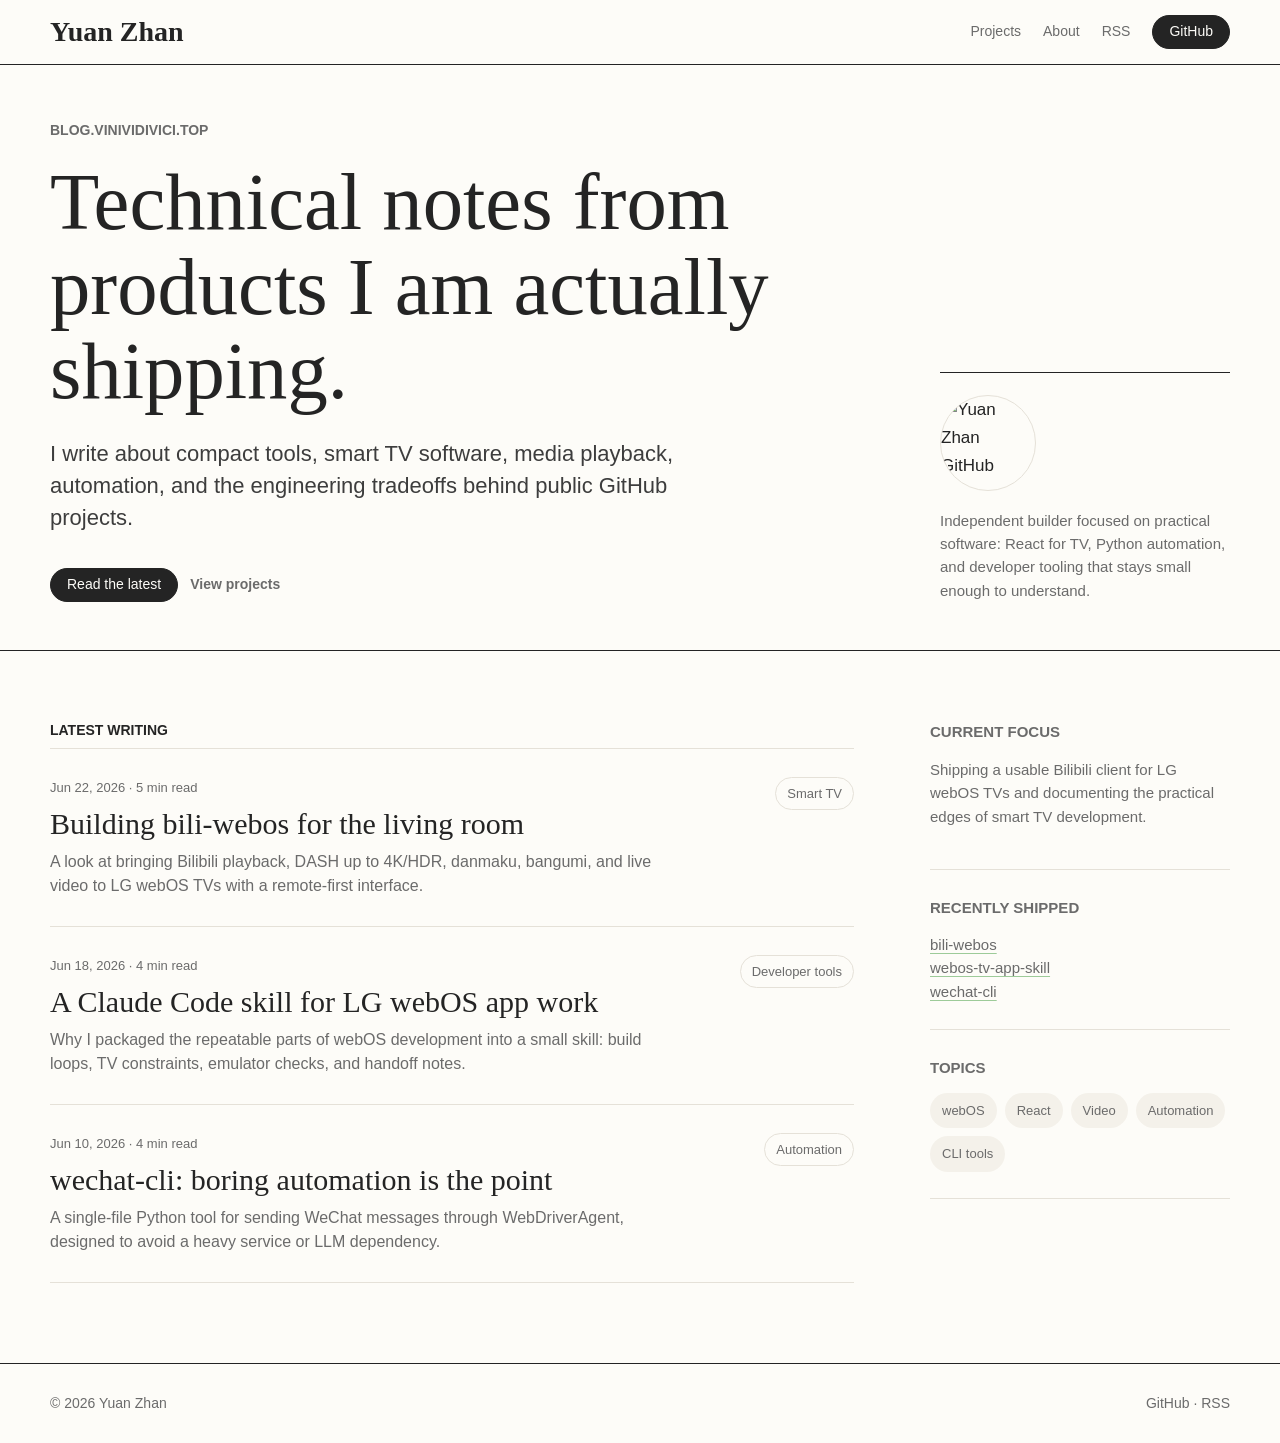
==== site/index.html @ dc2fbd66 "Initial static technical blog" ====
<!doctype html>
<html lang="en">
  <head>
    <meta charset="utf-8">
    <meta name="viewport" content="width=device-width, initial-scale=1">
    <title>Yuan Zhan - Technical Notes and Products</title>
    <meta name="description" content="A personal technical blog about building small, useful products across smart TV apps, automation tools, and developer workflows.">
    <link rel="stylesheet" href="assets/styles.css">
    <link rel="alternate" type="application/rss+xml" title="Yuan Zhan" href="rss.xml">
  </head>
  <body>
    <header class="site-header">
      <nav class="nav" aria-label="Primary navigation">
        <a class="brand" href="index.html">Yuan Zhan</a>
        <div class="nav-links">
          <a href="projects.html">Projects</a>
          <a href="about.html">About</a>
          <a href="rss.xml">RSS</a>
          <a class="pill-link" href="https://github.com/asdf17128">GitHub</a>
        </div>
      </nav>
    </header>

    <section class="hero">
      <div class="hero-inner">
        <div>
          <p class="eyebrow">blog.vinividivici.top</p>
          <h1>Technical notes from products I am actually shipping.</h1>
          <p class="lead">I write about compact tools, smart TV software, media playback, automation, and the engineering tradeoffs behind public GitHub projects.</p>
          <div class="hero-actions">
            <a class="pill-link" href="posts/building-bili-webos.html">Read the latest</a>
            <a class="secondary-link" href="projects.html">View projects</a>
          </div>
        </div>
        <aside class="profile-rail" aria-label="Author">
          <img class="avatar" src="https://avatars.githubusercontent.com/u/7056394?v=4" alt="Yuan Zhan GitHub avatar" width="96" height="96">
          <p>Independent builder focused on practical software: React for TV, Python automation, and developer tooling that stays small enough to understand.</p>
        </aside>
      </div>
    </section>

    <main class="main">
      <div class="content-grid">
        <section aria-labelledby="latest-writing">
          <p class="section-title" id="latest-writing">Latest writing</p>
          <div class="article-list">
            <a class="story-row" href="posts/building-bili-webos.html">
              <span>
                <span class="story-meta">Jun 22, 2026 · 5 min read</span>
                <h3>Building bili-webos for the living room</h3>
                <p>A look at bringing Bilibili playback, DASH up to 4K/HDR, danmaku, bangumi, and live video to LG webOS TVs with a remote-first interface.</p>
              </span>
              <span class="story-tag">Smart TV</span>
            </a>
            <a class="story-row" href="posts/webos-tv-app-skill.html">
              <span>
                <span class="story-meta">Jun 18, 2026 · 4 min read</span>
                <h3>A Claude Code skill for LG webOS app work</h3>
                <p>Why I packaged the repeatable parts of webOS development into a small skill: build loops, TV constraints, emulator checks, and handoff notes.</p>
              </span>
              <span class="story-tag">Developer tools</span>
            </a>
            <a class="story-row" href="posts/wechat-cli-automation.html">
              <span>
                <span class="story-meta">Jun 10, 2026 · 4 min read</span>
                <h3>wechat-cli: boring automation is the point</h3>
                <p>A single-file Python tool for sending WeChat messages through WebDriverAgent, designed to avoid a heavy service or LLM dependency.</p>
              </span>
              <span class="story-tag">Automation</span>
            </a>
          </div>
        </section>

        <aside class="aside">
          <section class="aside-section">
            <p class="section-title">Current focus</p>
            <p>Shipping a usable Bilibili client for LG webOS TVs and documenting the practical edges of smart TV development.</p>
          </section>
          <section class="aside-section">
            <p class="section-title">Recently shipped</p>
            <ul>
              <li><a href="https://github.com/asdf17128/bili-webos">bili-webos</a></li>
              <li><a href="https://github.com/asdf17128/webos-tv-app-skill">webos-tv-app-skill</a></li>
              <li><a href="https://github.com/asdf17128/wechat-cli">wechat-cli</a></li>
            </ul>
          </section>
          <section class="aside-section">
            <p class="section-title">Topics</p>
            <div class="topic-cloud" aria-label="Topics">
              <span>webOS</span>
              <span>React</span>
              <span>Video</span>
              <span>Automation</span>
              <span>CLI tools</span>
            </div>
          </section>
        </aside>
      </div>
    </main>

    <footer class="site-footer">
      <div class="footer-inner">
        <span>© 2026 Yuan Zhan</span>
        <span><a href="https://github.com/asdf17128">GitHub</a> · <a href="rss.xml">RSS</a></span>
      </div>
    </footer>
  </body>
</html>
---- site/assets/styles.css ----
:root {
  color-scheme: light;
  --paper: #fdfcf8;
  --ink: #242424;
  --muted: #6b6b6b;
  --rule: #e5e1d8;
  --soft: #f4f1ea;
  --accent: #1a8917;
  --accent-dark: #0f6410;
  --sans: Inter, ui-sans-serif, -apple-system, BlinkMacSystemFont, "Segoe UI", sans-serif;
  --serif: Georgia, Cambria, "Times New Roman", Times, serif;
}

* {
  box-sizing: border-box;
}

html {
  scroll-behavior: smooth;
}

body {
  margin: 0;
  background: var(--paper);
  color: var(--ink);
  font-family: var(--sans);
  font-size: 17px;
  line-height: 1.65;
  text-rendering: optimizeLegibility;
}

img {
  display: block;
  max-width: 100%;
}

a {
  color: inherit;
  text-decoration-color: rgba(26, 137, 23, 0.42);
  text-decoration-thickness: 1px;
  text-underline-offset: 0.18em;
}

a:hover {
  color: var(--accent-dark);
  text-decoration-color: currentColor;
}

.site-header {
  position: sticky;
  top: 0;
  z-index: 10;
  background: rgba(253, 252, 248, 0.94);
  border-bottom: 1px solid var(--ink);
  backdrop-filter: blur(12px);
}

.nav {
  width: min(1180px, calc(100% - 40px));
  min-height: 64px;
  margin: 0 auto;
  display: flex;
  align-items: center;
  justify-content: space-between;
  gap: 24px;
}

.brand {
  font-family: var(--serif);
  font-size: 28px;
  font-weight: 700;
  line-height: 1;
  text-decoration: none;
}

.nav-links {
  display: flex;
  align-items: center;
  gap: 22px;
  color: var(--muted);
  font-size: 14px;
}

.nav-links a {
  text-decoration: none;
  white-space: nowrap;
}

.nav-links a[aria-current="page"] {
  color: var(--ink);
  font-weight: 600;
}

.pill-link {
  display: inline-flex;
  align-items: center;
  min-height: 34px;
  padding: 0 16px;
  border: 1px solid var(--ink);
  border-radius: 999px;
  background: var(--ink);
  color: var(--paper) !important;
  font-size: 14px;
  text-decoration: none;
}

.pill-link:hover {
  background: var(--accent-dark);
  border-color: var(--accent-dark);
}

.hero {
  border-bottom: 1px solid var(--ink);
}

.hero-inner {
  width: min(1180px, calc(100% - 40px));
  margin: 0 auto;
  display: grid;
  grid-template-columns: minmax(0, 1fr) 290px;
  gap: 56px;
  padding: 54px 0 48px;
}

.eyebrow {
  margin: 0 0 18px;
  color: var(--muted);
  font-size: 14px;
  font-weight: 600;
  letter-spacing: 0;
  text-transform: uppercase;
}

h1,
h2,
h3 {
  margin: 0;
  color: var(--ink);
  line-height: 1.05;
}

h1 {
  max-width: 780px;
  font-family: var(--serif);
  font-size: clamp(50px, 6.3vw, 84px);
  font-weight: 500;
  letter-spacing: 0;
}

h2 {
  font-family: var(--serif);
  font-size: clamp(34px, 4vw, 56px);
  font-weight: 500;
}

h3 {
  font-family: var(--serif);
  font-size: 30px;
  font-weight: 500;
}

.lead {
  max-width: 660px;
  margin: 24px 0 0;
  color: #3d3d3d;
  font-size: 22px;
  line-height: 1.45;
}

.hero-actions {
  display: flex;
  flex-wrap: wrap;
  gap: 12px;
  margin-top: 34px;
}

.secondary-link {
  display: inline-flex;
  align-items: center;
  min-height: 34px;
  color: var(--muted);
  font-size: 14px;
  font-weight: 600;
  text-decoration: none;
}

.profile-rail {
  align-self: end;
  border-top: 1px solid var(--ink);
  padding-top: 22px;
}

.avatar {
  width: 96px;
  height: 96px;
  border-radius: 50%;
  margin-bottom: 18px;
  border: 1px solid var(--rule);
}

.profile-rail p {
  margin: 0;
  color: var(--muted);
  font-size: 15px;
  line-height: 1.55;
}

.main {
  width: min(1180px, calc(100% - 40px));
  margin: 0 auto;
}

.content-grid {
  display: grid;
  grid-template-columns: minmax(0, 1fr) 300px;
  gap: 76px;
  padding: 54px 0 80px;
}

.section-title {
  margin-bottom: 6px;
  font-family: var(--sans);
  font-size: 14px;
  font-weight: 700;
  letter-spacing: 0;
  text-transform: uppercase;
}

.article-list {
  border-top: 1px solid var(--rule);
}

.story-row {
  display: grid;
  grid-template-columns: minmax(0, 1fr) 132px;
  gap: 34px;
  padding: 28px 0;
  border-bottom: 1px solid var(--rule);
  text-decoration: none;
}

.story-row:hover h3 {
  color: var(--accent-dark);
}

.story-meta,
.project-meta {
  display: flex;
  flex-wrap: wrap;
  gap: 8px;
  margin: 0 0 10px;
  color: var(--muted);
  font-size: 13px;
}

.story-row p,
.project-row p {
  margin: 10px 0 0;
  color: var(--muted);
  font-size: 16px;
  line-height: 1.5;
}

.story-tag {
  align-self: start;
  justify-self: end;
  border: 1px solid var(--rule);
  border-radius: 999px;
  padding: 5px 11px;
  color: var(--muted);
  font-size: 13px;
  white-space: nowrap;
}

.aside {
  position: sticky;
  top: 92px;
  align-self: start;
}

.aside-section {
  padding: 0 0 26px;
  margin-bottom: 26px;
  border-bottom: 1px solid var(--rule);
}

.aside-section p,
.aside-section li {
  color: var(--muted);
  font-size: 15px;
  line-height: 1.55;
}

.aside-section ul {
  margin: 14px 0 0;
  padding: 0;
  list-style: none;
}

.topic-cloud {
  display: flex;
  flex-wrap: wrap;
  gap: 8px;
  margin-top: 14px;
}

.topic-cloud span,
.topic-cloud a {
  border-radius: 999px;
  background: var(--soft);
  padding: 7px 12px;
  color: var(--muted);
  font-size: 13px;
  text-decoration: none;
}

.page-heading {
  width: min(820px, calc(100% - 40px));
  margin: 0 auto;
  padding: 74px 0 40px;
}

.page-heading h1 {
  font-size: clamp(46px, 6vw, 86px);
}

.page-heading p {
  margin: 22px 0 0;
  color: var(--muted);
  font-size: 21px;
}

.project-list {
  width: min(920px, calc(100% - 40px));
  margin: 0 auto 84px;
  border-top: 1px solid var(--rule);
}

.project-row {
  display: grid;
  grid-template-columns: minmax(0, 1fr) 150px;
  gap: 36px;
  padding: 32px 0;
  border-bottom: 1px solid var(--rule);
}

.project-row h2 {
  font-size: 38px;
}

.project-link {
  align-self: start;
  justify-self: end;
  color: var(--accent-dark);
  font-size: 14px;
  font-weight: 700;
  text-decoration: none;
}

.article {
  width: min(740px, calc(100% - 40px));
  margin: 0 auto;
  padding: 72px 0 84px;
}

.article-header {
  border-bottom: 1px solid var(--rule);
  padding-bottom: 34px;
  margin-bottom: 34px;
}

.article h1 {
  font-size: clamp(42px, 6vw, 72px);
}

.byline {
  display: flex;
  align-items: center;
  gap: 12px;
  margin-top: 28px;
  color: var(--muted);
  font-size: 14px;
}

.byline img {
  width: 42px;
  height: 42px;
  border-radius: 50%;
}

.article-content p,
.article-content li {
  color: #343434;
  font-family: var(--serif);
  font-size: 21px;
  line-height: 1.72;
}

.article-content p {
  margin: 0 0 24px;
}

.article-content h2 {
  margin: 42px 0 18px;
  font-family: var(--sans);
  font-size: 25px;
  font-weight: 700;
  line-height: 1.25;
}

.article-content ul {
  margin: 0 0 28px;
  padding-left: 26px;
}

.note {
  border-left: 3px solid var(--accent);
  margin: 32px 0;
  padding: 4px 0 4px 20px;
  color: var(--muted);
  font-family: var(--sans) !important;
  font-size: 16px !important;
}

.site-footer {
  border-top: 1px solid var(--ink);
  padding: 28px 0;
}

.footer-inner {
  width: min(1180px, calc(100% - 40px));
  margin: 0 auto;
  display: flex;
  justify-content: space-between;
  gap: 24px;
  color: var(--muted);
  font-size: 14px;
}

.footer-inner a {
  text-decoration: none;
}

@media (max-width: 860px) {
  .nav {
    width: min(100% - 28px, 760px);
    min-height: 58px;
  }

  .brand {
    font-size: 23px;
  }

  .nav-links {
    gap: 14px;
  }

  .nav-links a[href="rss.xml"],
  .nav-links a[href="../rss.xml"] {
    display: none;
  }

  .hero-inner,
  .content-grid {
    width: min(100% - 28px, 760px);
    grid-template-columns: 1fr;
    gap: 34px;
  }

  .hero-inner {
    padding: 40px 0 34px;
    gap: 24px;
  }

  h1 {
    font-size: clamp(42px, 11.5vw, 58px);
  }

  .lead {
    font-size: 18px;
  }

  .hero .profile-rail {
    display: none;
  }

  .aside {
    position: static;
  }

  .story-row,
  .project-row {
    grid-template-columns: 1fr;
    gap: 14px;
  }

  .story-tag,
  .project-link {
    justify-self: start;
  }

  .page-heading,
  .project-list,
  .article,
  .footer-inner {
    width: min(100% - 28px, 760px);
  }

  .article-content p,
  .article-content li {
    font-size: 19px;
  }

  .footer-inner {
    flex-direction: column;
  }
}

@media (max-width: 460px) {
  .pill-link {
    padding: 0 12px;
  }

  .hero-actions {
    flex-direction: column;
    align-items: flex-start;
  }
}
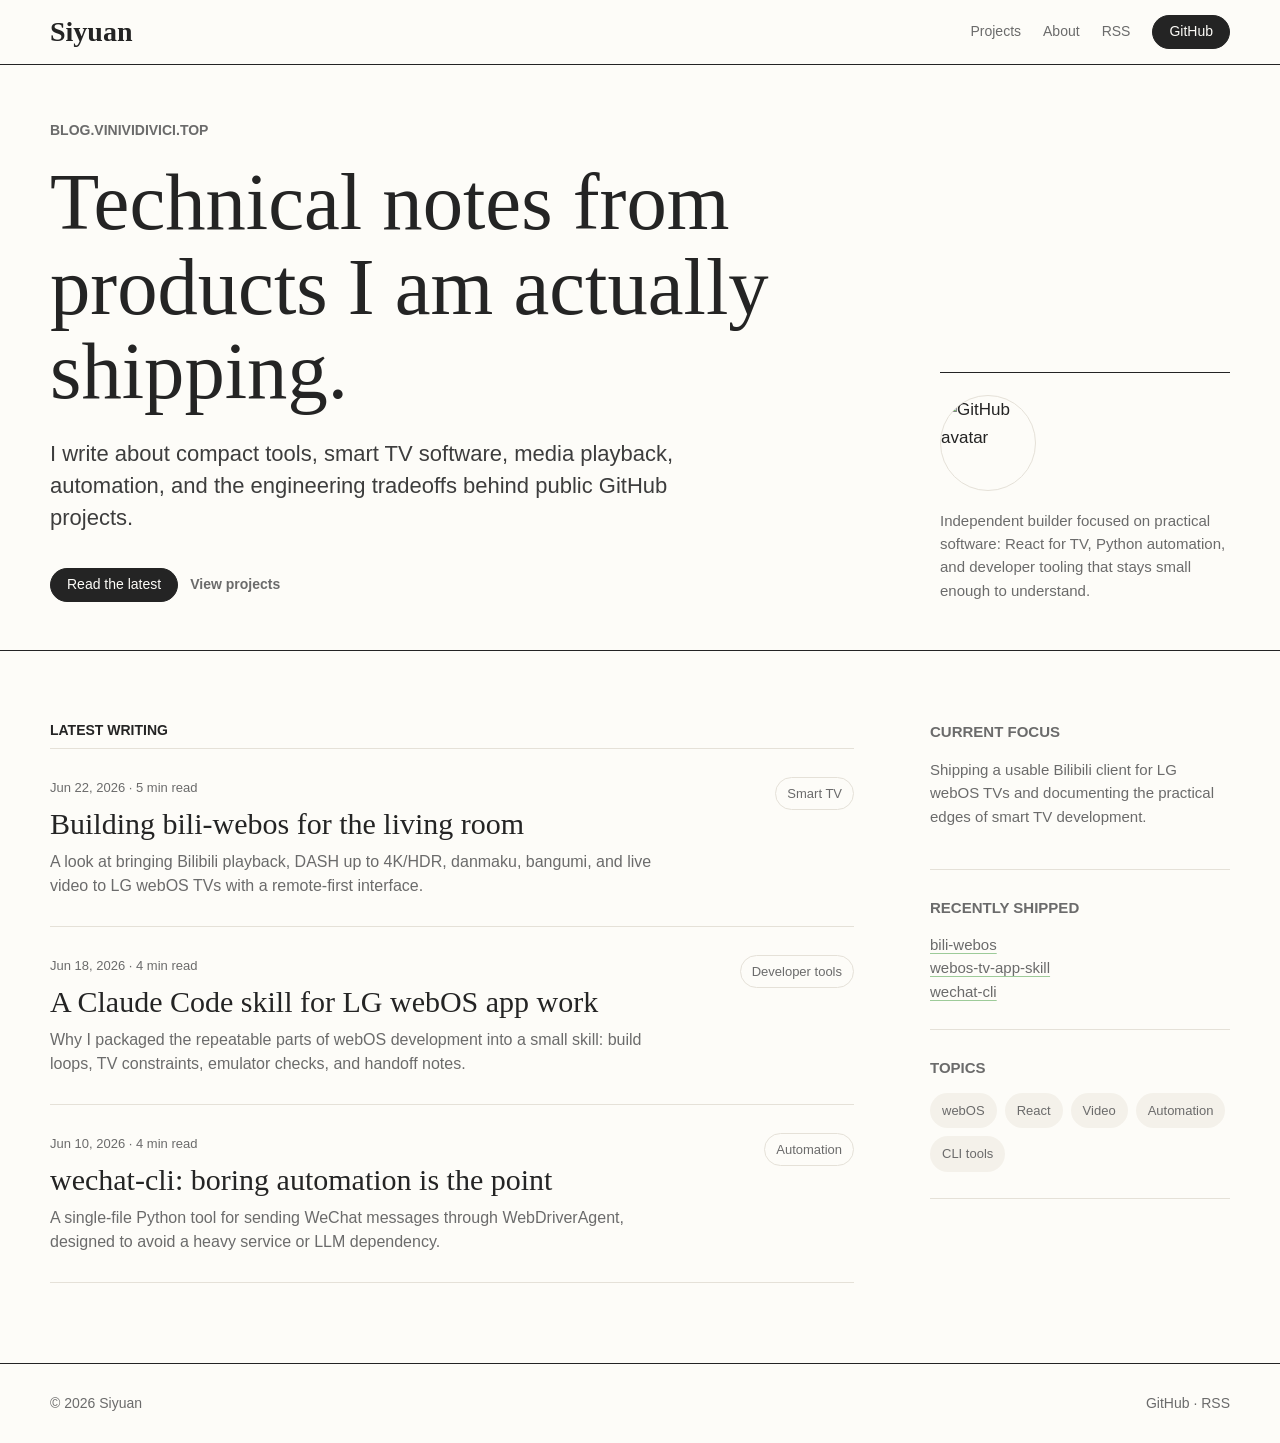
==== commit 6886381b: "Correct blog identity to Siyuan" ====
--- a/site/index.html
+++ b/site/index.html
@@ -3,15 +3,15 @@
   <head>
     <meta charset="utf-8">
     <meta name="viewport" content="width=device-width, initial-scale=1">
-    <title>Yuan Zhan - Technical Notes and Products</title>
+    <title>Siyuan - Technical Notes and Products</title>
     <meta name="description" content="A personal technical blog about building small, useful products across smart TV apps, automation tools, and developer workflows.">
     <link rel="stylesheet" href="assets/styles.css">
-    <link rel="alternate" type="application/rss+xml" title="Yuan Zhan" href="rss.xml">
+    <link rel="alternate" type="application/rss+xml" title="Siyuan" href="rss.xml">
   </head>
   <body>
     <header class="site-header">
       <nav class="nav" aria-label="Primary navigation">
-        <a class="brand" href="index.html">Yuan Zhan</a>
+        <a class="brand" href="index.html">Siyuan</a>
         <div class="nav-links">
           <a href="projects.html">Projects</a>
           <a href="about.html">About</a>
@@ -33,7 +33,7 @@
           </div>
         </div>
         <aside class="profile-rail" aria-label="Author">
-          <img class="avatar" src="https://avatars.githubusercontent.com/u/7056394?v=4" alt="Yuan Zhan GitHub avatar" width="96" height="96">
+          <img class="avatar" src="https://avatars.githubusercontent.com/u/7056394?v=4" alt="GitHub avatar" width="96" height="96">
           <p>Independent builder focused on practical software: React for TV, Python automation, and developer tooling that stays small enough to understand.</p>
         </aside>
       </div>
@@ -100,7 +100,7 @@
 
     <footer class="site-footer">
       <div class="footer-inner">
-        <span>© 2026 Yuan Zhan</span>
+        <span>© 2026 Siyuan</span>
         <span><a href="https://github.com/asdf17128">GitHub</a> · <a href="rss.xml">RSS</a></span>
       </div>
     </footer>
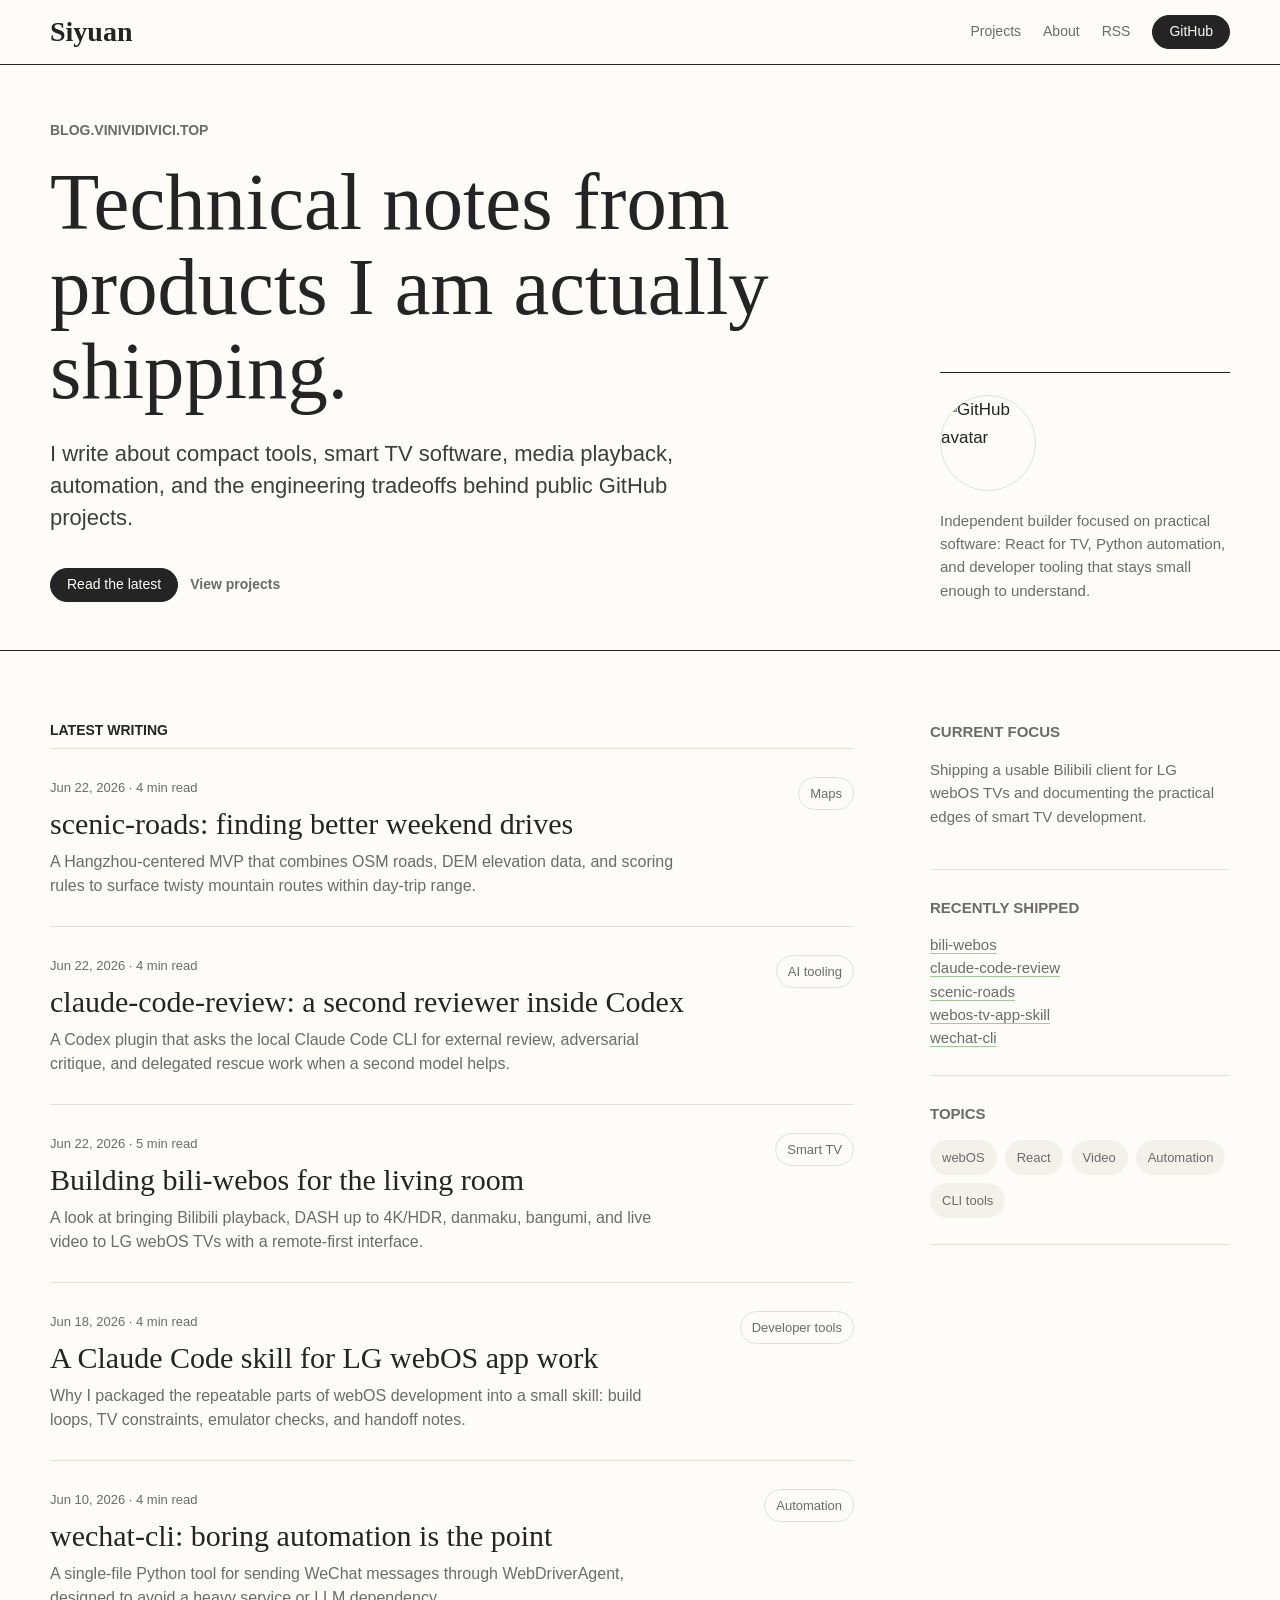
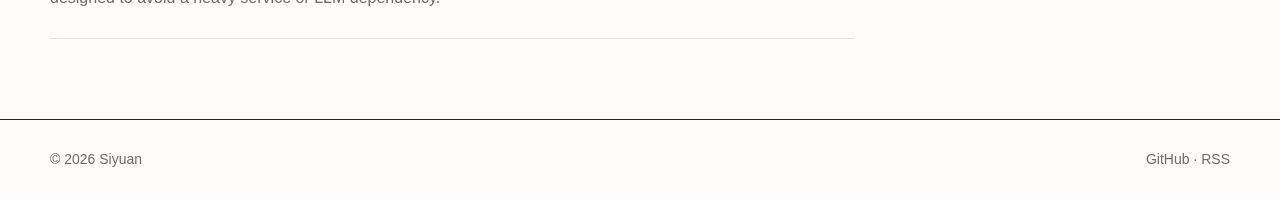
==== commit 13c3c0e2: "Add claude review and scenic roads posts" ====
--- a/site/index.html
+++ b/site/index.html
@@ -44,6 +44,22 @@
         <section aria-labelledby="latest-writing">
           <p class="section-title" id="latest-writing">Latest writing</p>
           <div class="article-list">
+            <a class="story-row" href="posts/scenic-roads.html">
+              <span>
+                <span class="story-meta">Jun 22, 2026 · 4 min read</span>
+                <h3>scenic-roads: finding better weekend drives</h3>
+                <p>A Hangzhou-centered MVP that combines OSM roads, DEM elevation data, and scoring rules to surface twisty mountain routes within day-trip range.</p>
+              </span>
+              <span class="story-tag">Maps</span>
+            </a>
+            <a class="story-row" href="posts/claude-code-review.html">
+              <span>
+                <span class="story-meta">Jun 22, 2026 · 4 min read</span>
+                <h3>claude-code-review: a second reviewer inside Codex</h3>
+                <p>A Codex plugin that asks the local Claude Code CLI for external review, adversarial critique, and delegated rescue work when a second model helps.</p>
+              </span>
+              <span class="story-tag">AI tooling</span>
+            </a>
             <a class="story-row" href="posts/building-bili-webos.html">
               <span>
                 <span class="story-meta">Jun 22, 2026 · 5 min read</span>
@@ -80,6 +96,8 @@
             <p class="section-title">Recently shipped</p>
             <ul>
               <li><a href="https://github.com/asdf17128/bili-webos">bili-webos</a></li>
+              <li><a href="https://github.com/asdf17128/claude-code-review">claude-code-review</a></li>
+              <li><a href="https://github.com/asdf17128/scenic-roads">scenic-roads</a></li>
               <li><a href="https://github.com/asdf17128/webos-tv-app-skill">webos-tv-app-skill</a></li>
               <li><a href="https://github.com/asdf17128/wechat-cli">wechat-cli</a></li>
             </ul>
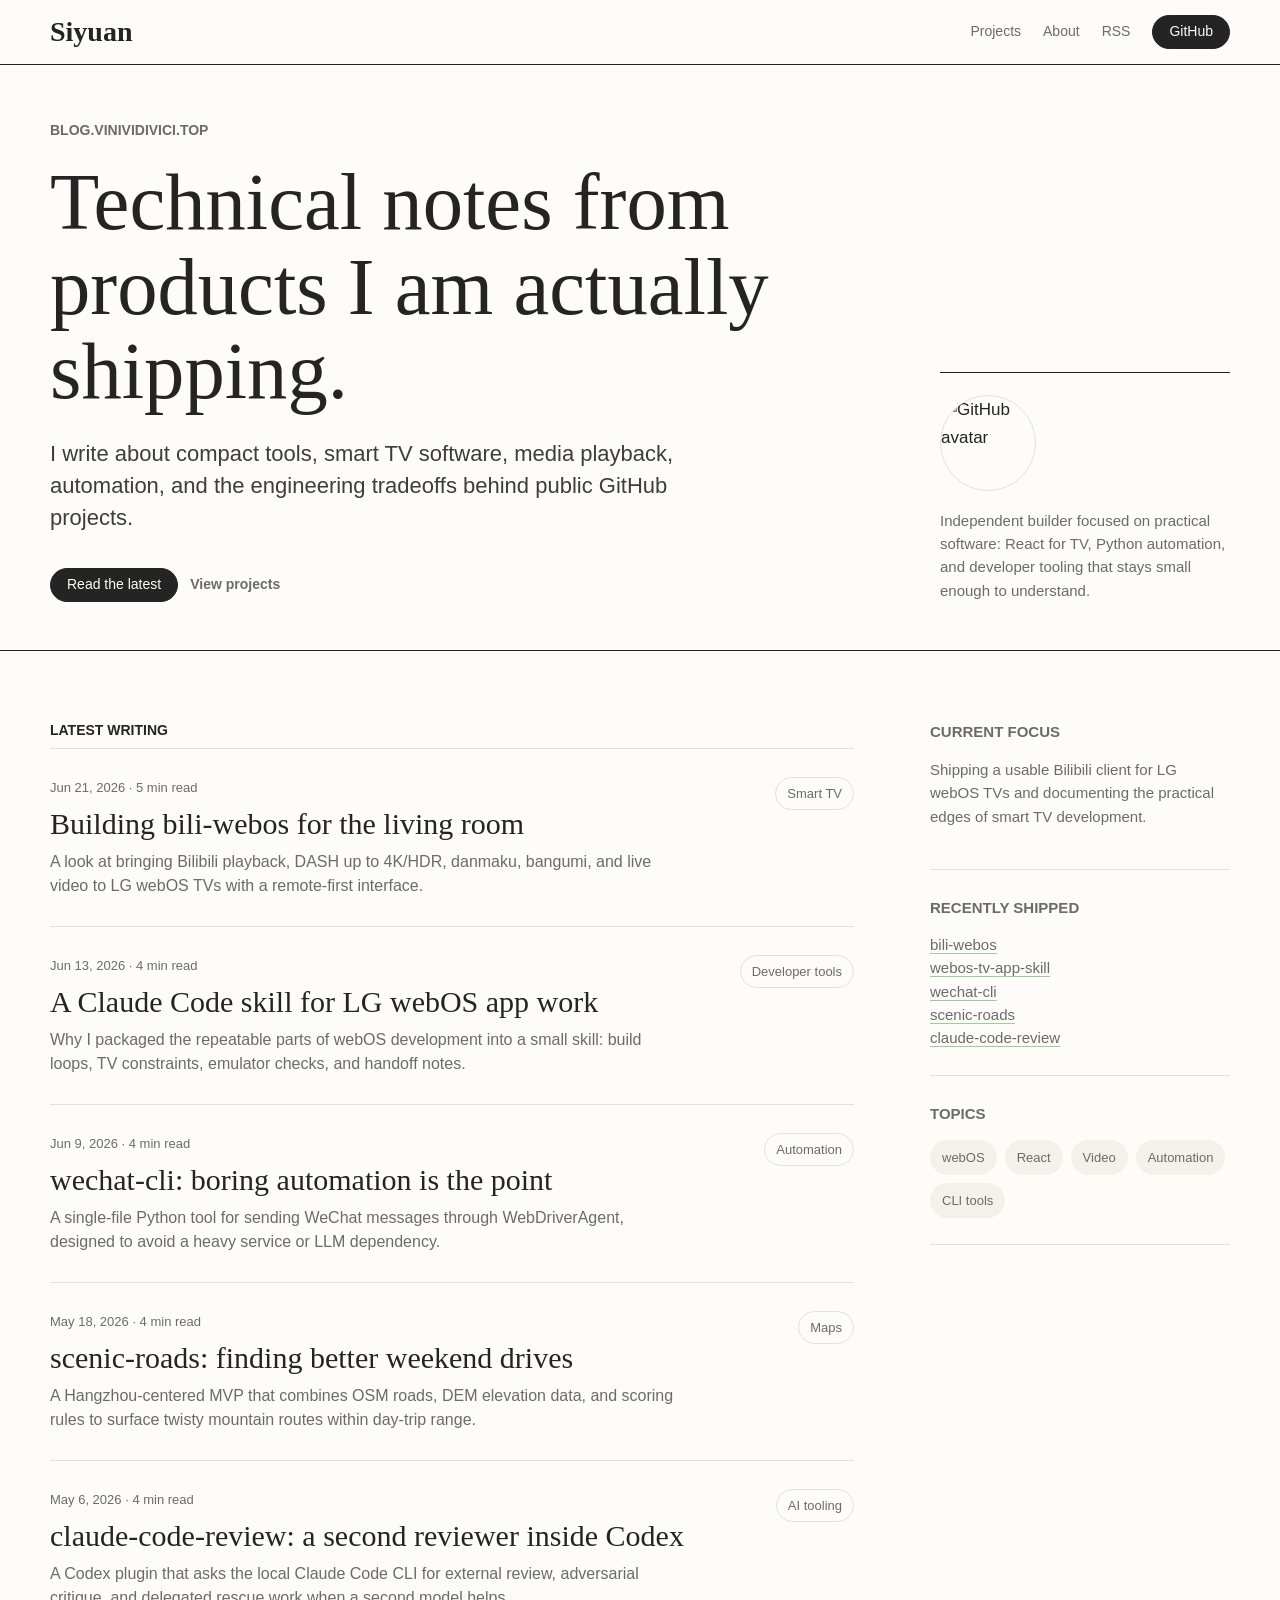
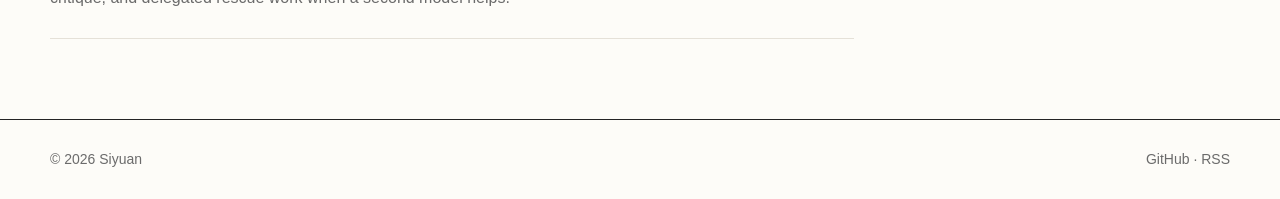
==== commit 5d28fc4b: "Spread blog timeline by project commit dates" ====
--- a/site/index.html
+++ b/site/index.html
@@ -44,9 +44,33 @@
         <section aria-labelledby="latest-writing">
           <p class="section-title" id="latest-writing">Latest writing</p>
           <div class="article-list">
+            <a class="story-row" href="posts/building-bili-webos.html">
+              <span>
+                <span class="story-meta">Jun 21, 2026 · 5 min read</span>
+                <h3>Building bili-webos for the living room</h3>
+                <p>A look at bringing Bilibili playback, DASH up to 4K/HDR, danmaku, bangumi, and live video to LG webOS TVs with a remote-first interface.</p>
+              </span>
+              <span class="story-tag">Smart TV</span>
+            </a>
+            <a class="story-row" href="posts/webos-tv-app-skill.html">
+              <span>
+                <span class="story-meta">Jun 13, 2026 · 4 min read</span>
+                <h3>A Claude Code skill for LG webOS app work</h3>
+                <p>Why I packaged the repeatable parts of webOS development into a small skill: build loops, TV constraints, emulator checks, and handoff notes.</p>
+              </span>
+              <span class="story-tag">Developer tools</span>
+            </a>
+            <a class="story-row" href="posts/wechat-cli-automation.html">
+              <span>
+                <span class="story-meta">Jun 9, 2026 · 4 min read</span>
+                <h3>wechat-cli: boring automation is the point</h3>
+                <p>A single-file Python tool for sending WeChat messages through WebDriverAgent, designed to avoid a heavy service or LLM dependency.</p>
+              </span>
+              <span class="story-tag">Automation</span>
+            </a>
             <a class="story-row" href="posts/scenic-roads.html">
               <span>
-                <span class="story-meta">Jun 22, 2026 · 4 min read</span>
+                <span class="story-meta">May 18, 2026 · 4 min read</span>
                 <h3>scenic-roads: finding better weekend drives</h3>
                 <p>A Hangzhou-centered MVP that combines OSM roads, DEM elevation data, and scoring rules to surface twisty mountain routes within day-trip range.</p>
               </span>
@@ -54,35 +78,11 @@
             </a>
             <a class="story-row" href="posts/claude-code-review.html">
               <span>
-                <span class="story-meta">Jun 22, 2026 · 4 min read</span>
+                <span class="story-meta">May 6, 2026 · 4 min read</span>
                 <h3>claude-code-review: a second reviewer inside Codex</h3>
                 <p>A Codex plugin that asks the local Claude Code CLI for external review, adversarial critique, and delegated rescue work when a second model helps.</p>
               </span>
               <span class="story-tag">AI tooling</span>
-            </a>
-            <a class="story-row" href="posts/building-bili-webos.html">
-              <span>
-                <span class="story-meta">Jun 22, 2026 · 5 min read</span>
-                <h3>Building bili-webos for the living room</h3>
-                <p>A look at bringing Bilibili playback, DASH up to 4K/HDR, danmaku, bangumi, and live video to LG webOS TVs with a remote-first interface.</p>
-              </span>
-              <span class="story-tag">Smart TV</span>
-            </a>
-            <a class="story-row" href="posts/webos-tv-app-skill.html">
-              <span>
-                <span class="story-meta">Jun 18, 2026 · 4 min read</span>
-                <h3>A Claude Code skill for LG webOS app work</h3>
-                <p>Why I packaged the repeatable parts of webOS development into a small skill: build loops, TV constraints, emulator checks, and handoff notes.</p>
-              </span>
-              <span class="story-tag">Developer tools</span>
-            </a>
-            <a class="story-row" href="posts/wechat-cli-automation.html">
-              <span>
-                <span class="story-meta">Jun 10, 2026 · 4 min read</span>
-                <h3>wechat-cli: boring automation is the point</h3>
-                <p>A single-file Python tool for sending WeChat messages through WebDriverAgent, designed to avoid a heavy service or LLM dependency.</p>
-              </span>
-              <span class="story-tag">Automation</span>
             </a>
           </div>
         </section>
@@ -96,10 +96,10 @@
             <p class="section-title">Recently shipped</p>
             <ul>
               <li><a href="https://github.com/asdf17128/bili-webos">bili-webos</a></li>
-              <li><a href="https://github.com/asdf17128/claude-code-review">claude-code-review</a></li>
-              <li><a href="https://github.com/asdf17128/scenic-roads">scenic-roads</a></li>
               <li><a href="https://github.com/asdf17128/webos-tv-app-skill">webos-tv-app-skill</a></li>
               <li><a href="https://github.com/asdf17128/wechat-cli">wechat-cli</a></li>
+              <li><a href="https://github.com/asdf17128/scenic-roads">scenic-roads</a></li>
+              <li><a href="https://github.com/asdf17128/claude-code-review">claude-code-review</a></li>
             </ul>
           </section>
           <section class="aside-section">
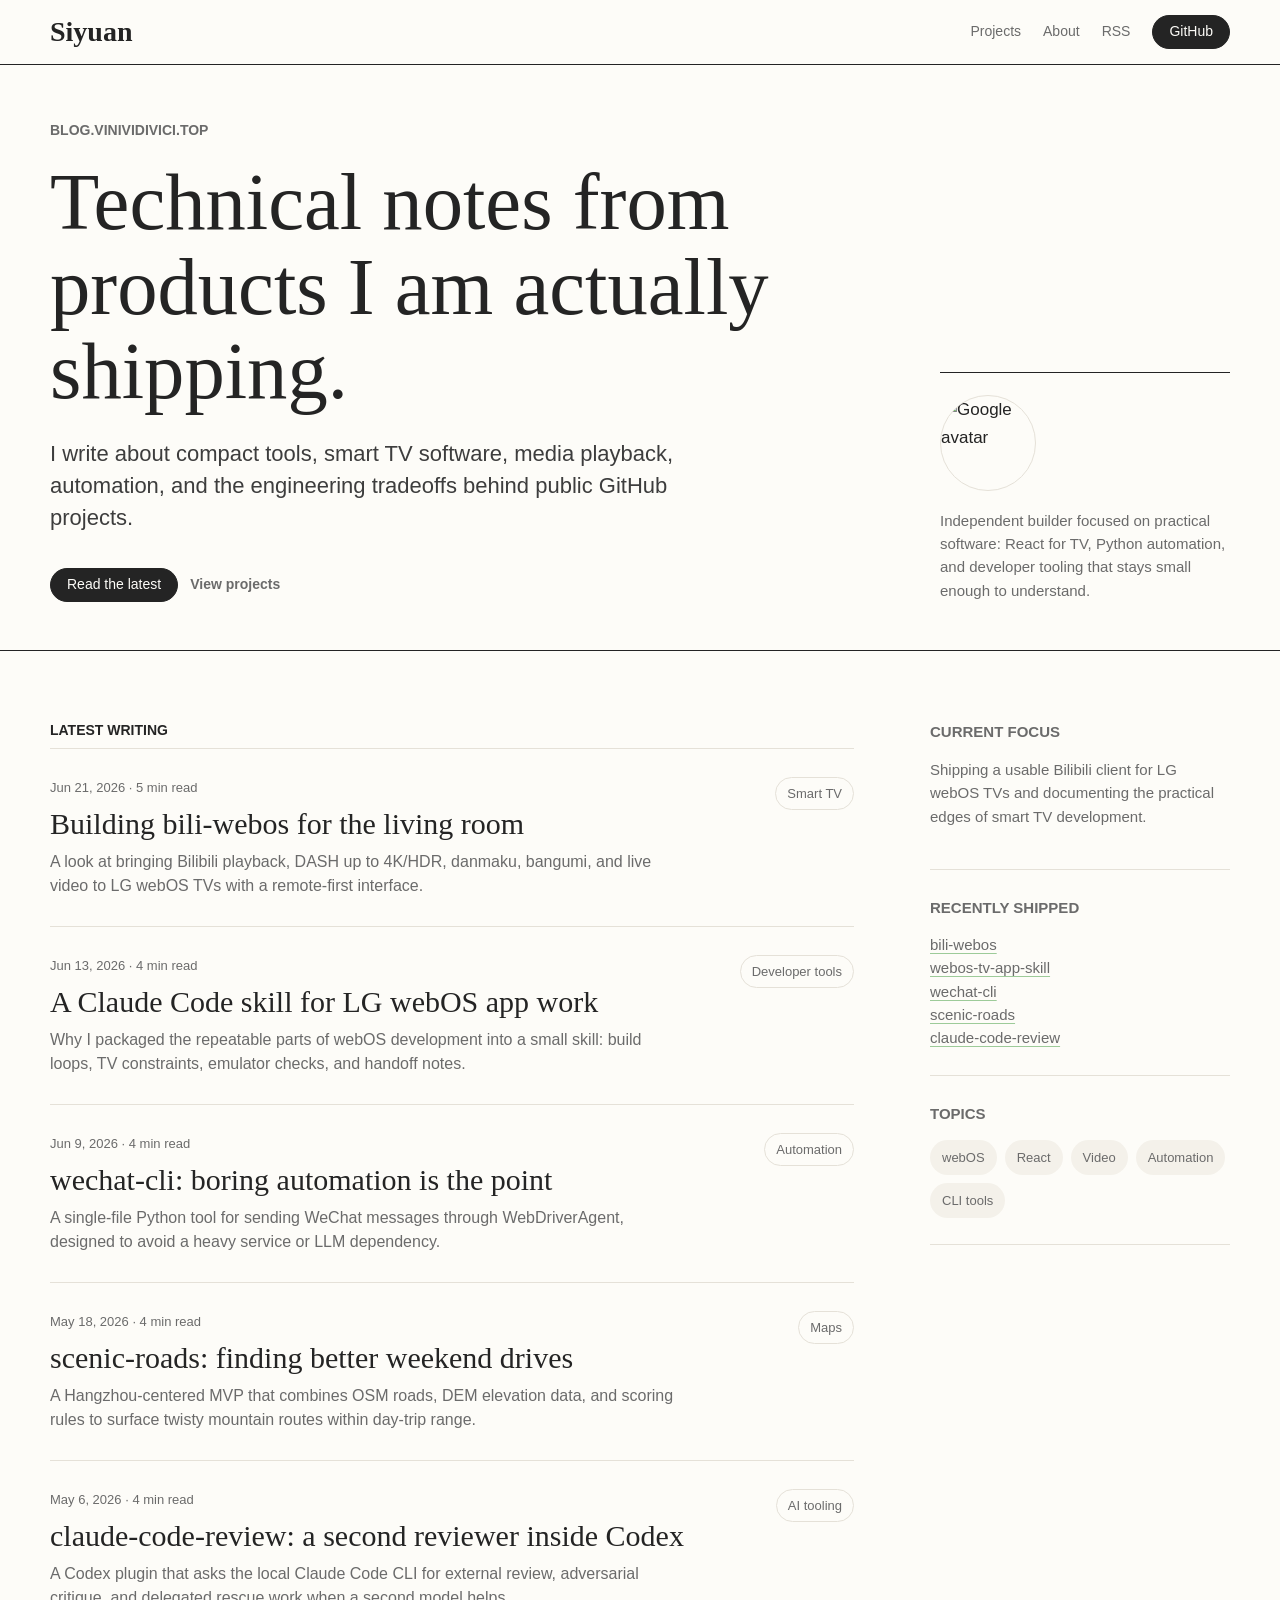
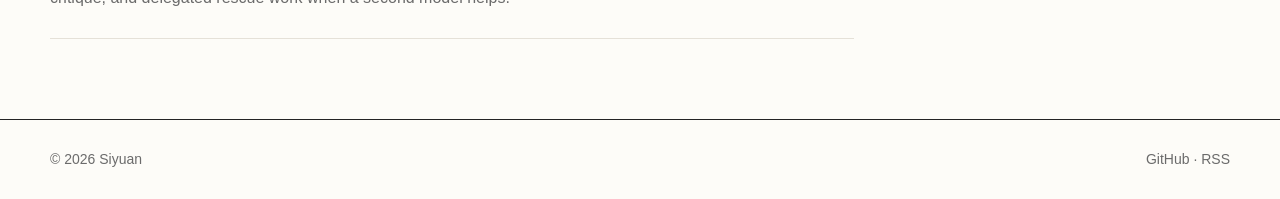
==== commit 04b88887: "Use Google profile avatar" ====
--- a/site/index.html
+++ b/site/index.html
@@ -33,7 +33,7 @@
           </div>
         </div>
         <aside class="profile-rail" aria-label="Author">
-          <img class="avatar" src="https://avatars.githubusercontent.com/u/7056394?v=4" alt="GitHub avatar" width="96" height="96">
+          <img class="avatar" src="https://lh3.googleusercontent.com/a/ACg8ocIx_oHzmocFPwcHRI2j873ZTjMzYc1Z7jvggXq8jN-56OmH4BxE=s96-c" alt="Google avatar" width="96" height="96">
           <p>Independent builder focused on practical software: React for TV, Python automation, and developer tooling that stays small enough to understand.</p>
         </aside>
       </div>
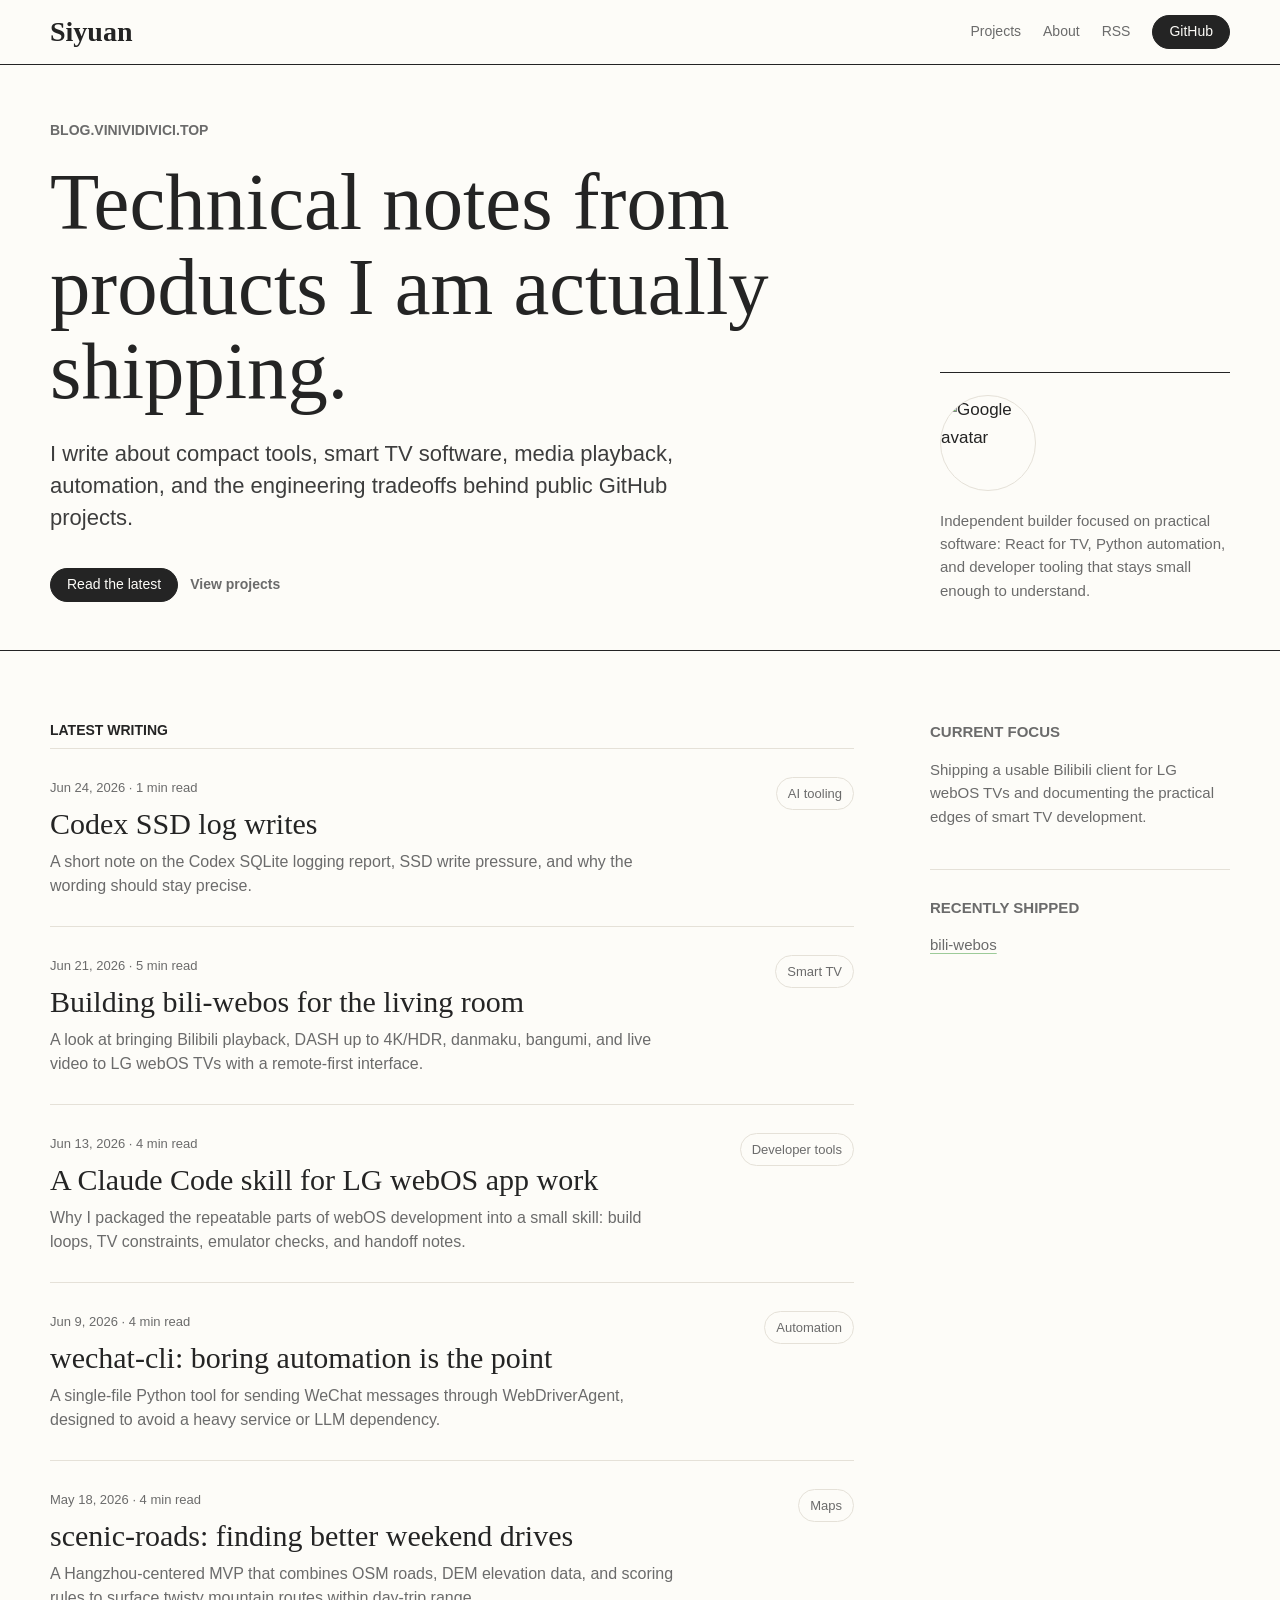
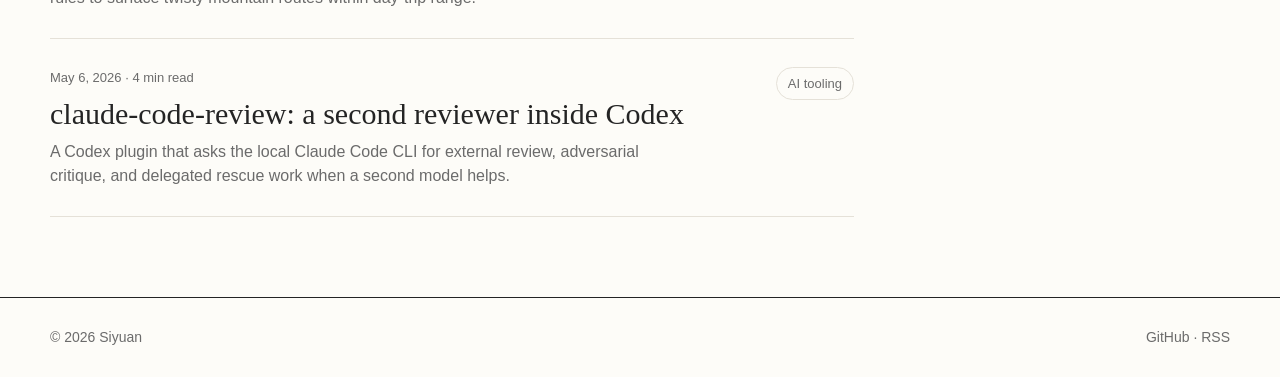
==== commit ef0f0b78: "Publish short Codex SSD note" ====
--- a/site/index.html
+++ b/site/index.html
@@ -28,7 +28,7 @@
           <h1>Technical notes from products I am actually shipping.</h1>
           <p class="lead">I write about compact tools, smart TV software, media playback, automation, and the engineering tradeoffs behind public GitHub projects.</p>
           <div class="hero-actions">
-            <a class="pill-link" href="posts/building-bili-webos.html">Read the latest</a>
+            <a class="pill-link" href="posts/codex-ssd-log-writes.html">Read the latest</a>
             <a class="secondary-link" href="projects.html">View projects</a>
           </div>
         </div>
@@ -44,6 +44,14 @@
         <section aria-labelledby="latest-writing">
           <p class="section-title" id="latest-writing">Latest writing</p>
           <div class="article-list">
+            <a class="story-row" href="posts/codex-ssd-log-writes.html">
+              <span>
+                <span class="story-meta">Jun 24, 2026 · 1 min read</span>
+                <h3>Codex SSD log writes</h3>
+                <p>A short note on the Codex SQLite logging report, SSD write pressure, and why the wording should stay precise.</p>
+              </span>
+              <span class="story-tag">AI tooling</span>
+            </a>
             <a class="story-row" href="posts/building-bili-webos.html">
               <span>
                 <span class="story-meta">Jun 21, 2026 · 5 min read</span>
